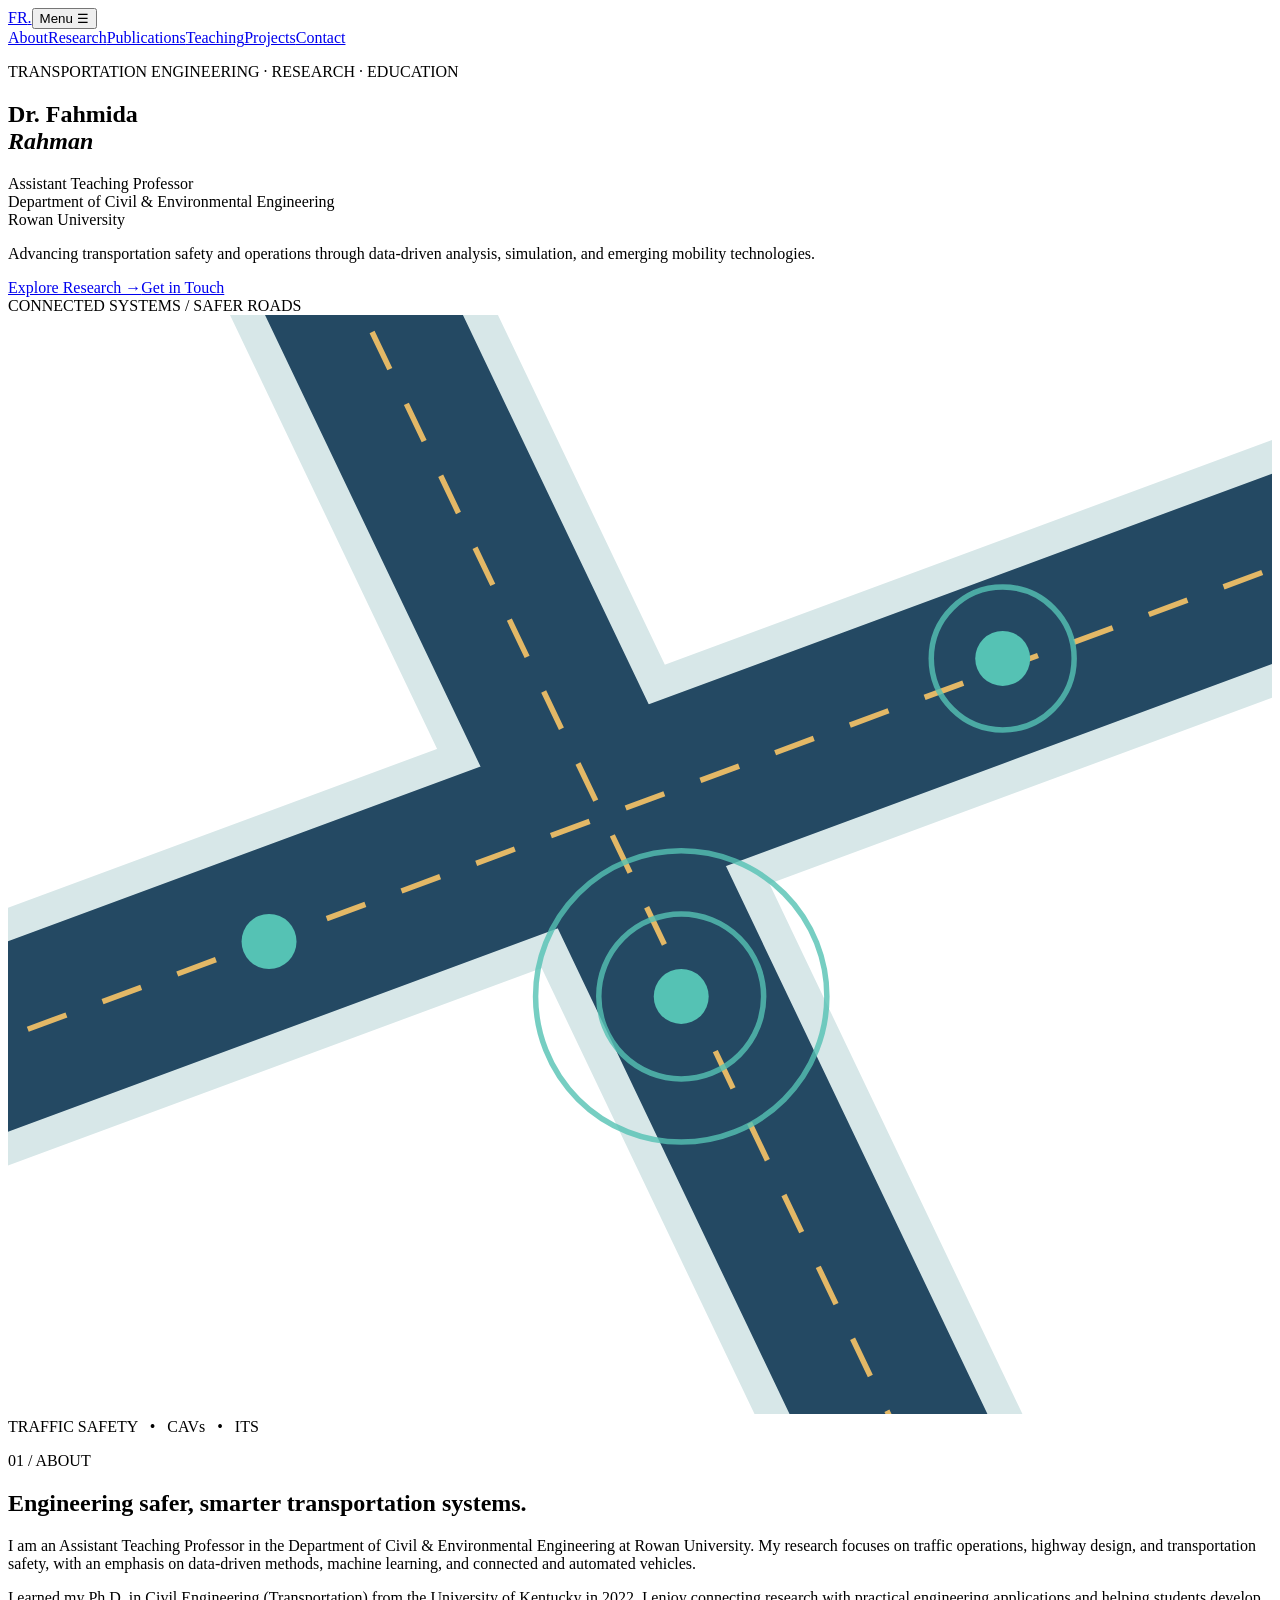
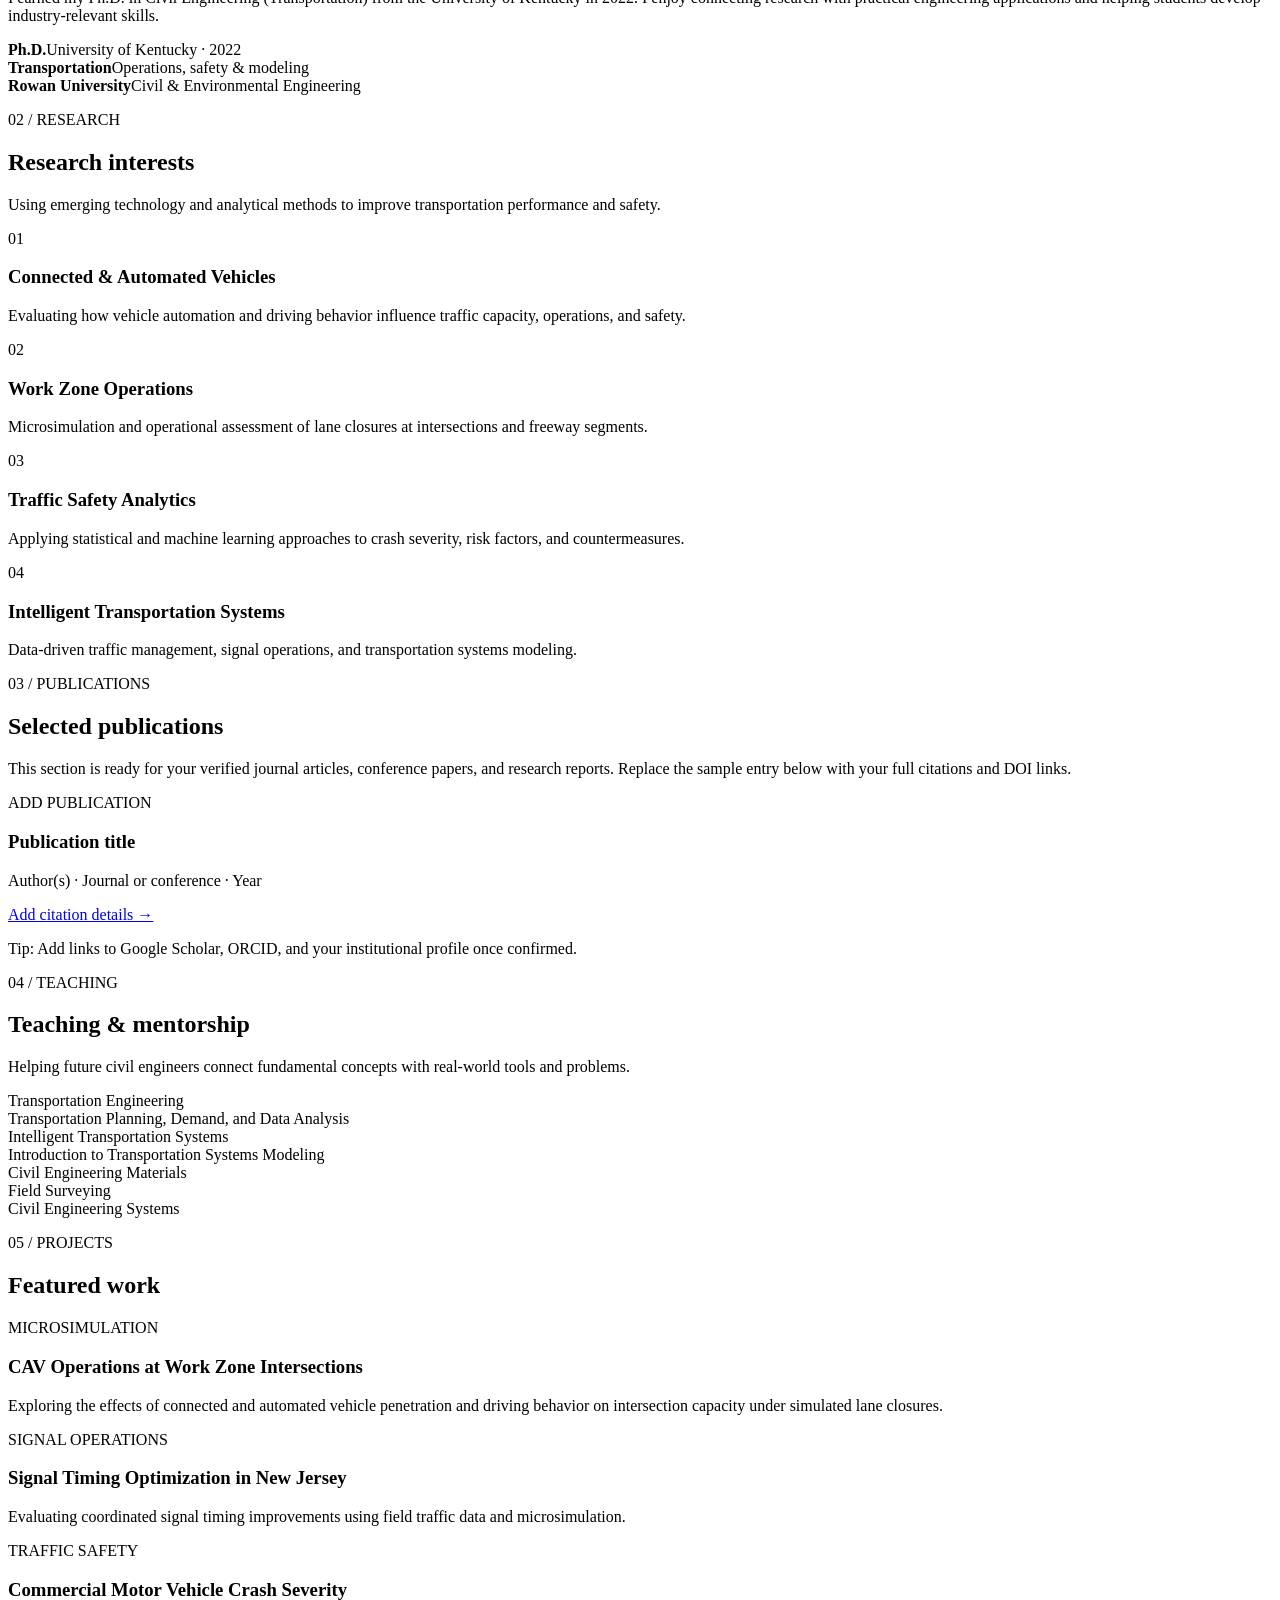
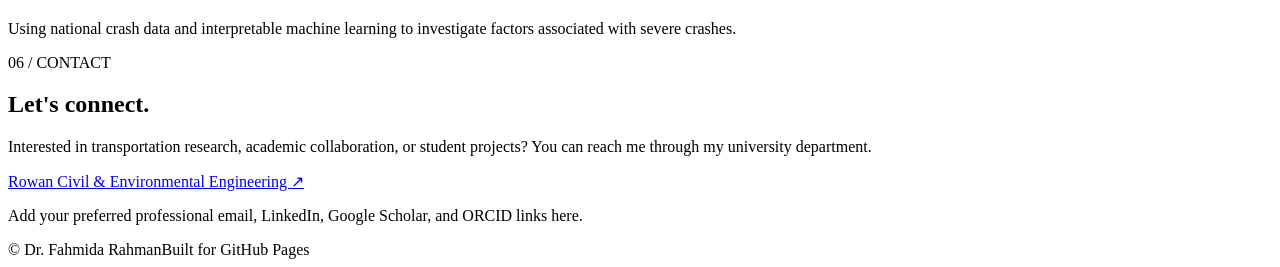
==== index.html @ 81bc74ed "Add files via upload" ====
<!doctype html>
<html lang="en"><head><meta charset="utf-8"><meta name="viewport" content="width=device-width,initial-scale=1"><meta name="description" content="Academic website of Dr. Fahmida Rahman, Assistant Teaching Professor of Civil and Environmental Engineering at Rowan University."><title>Dr. Fahmida Rahman | Transportation Engineering</title><link rel="stylesheet" href="assets/style.css"></head><body>
<header class="site-header"><div class="wrap nav"><a class="brand" href="#home">FR<span>.</span></a><button class="menu-toggle" aria-label="Toggle navigation" aria-expanded="false">Menu ☰</button><nav id="navigation" aria-label="Main navigation"><a href="#about">About</a><a href="#research">Research</a><a href="#publications">Publications</a><a href="#teaching">Teaching</a><a href="#projects">Projects</a><a href="#contact">Contact</a></nav></div></header>
<main><section class="hero" id="home"><div class="wrap hero-grid"><div><p class="eyebrow">TRANSPORTATION ENGINEERING · RESEARCH · EDUCATION</p><h1>Dr. Fahmida<br><em>Rahman</em></h1><p class="role">Assistant Teaching Professor<br>Department of Civil &amp; Environmental Engineering<br>Rowan University</p><p class="intro">Advancing transportation safety and operations through data-driven analysis, simulation, and emerging mobility technologies.</p><div class="actions"><a class="button primary" href="#research">Explore Research →</a><a class="button secondary" href="#contact">Get in Touch</a></div></div><div class="hero-graphic" aria-label="Stylized transportation network illustration"><div class="graphic-label">CONNECTED SYSTEMS / SAFER ROADS</div><svg viewBox="0 0 460 400" role="img" aria-label="Illustration of connected roadways and intersection"><path d="M-20 270 L480 85 M120 -20 L330 420" stroke="#d7e7e8" stroke-width="88"/><path d="M-20 270 L480 85 M120 -20 L330 420" stroke="#244963" stroke-width="65"/><path d="M-20 270 L480 85 M120 -20 L330 420" stroke="#e3b866" stroke-width="2" stroke-dasharray="15 14"/><g fill="#55c2b4"><circle cx="95" cy="228" r="10"/><circle cx="362" cy="125" r="10"/><circle cx="245" cy="248" r="10"/></g><g stroke="#55c2b4" fill="none" stroke-width="2" opacity=".8"><circle cx="245" cy="248" r="30"/><circle cx="245" cy="248" r="53"/><circle cx="362" cy="125" r="26"/></g></svg><div class="graphic-footer">TRAFFIC SAFETY &nbsp; • &nbsp; CAVs &nbsp; • &nbsp; ITS</div></div></div></section>
<section class="section" id="about"><div class="wrap narrow"><p class="eyebrow">01 / ABOUT</p><h2>Engineering safer, smarter transportation systems.</h2><p>I am an Assistant Teaching Professor in the Department of Civil &amp; Environmental Engineering at Rowan University. My research focuses on traffic operations, highway design, and transportation safety, with an emphasis on data-driven methods, machine learning, and connected and automated vehicles.</p><p>I earned my Ph.D. in Civil Engineering (Transportation) from the University of Kentucky in 2022. I enjoy connecting research with practical engineering applications and helping students develop industry-relevant skills.</p><div class="facts"><div><strong>Ph.D.</strong><span>University of Kentucky · 2022</span></div><div><strong>Transportation</strong><span>Operations, safety &amp; modeling</span></div><div><strong>Rowan University</strong><span>Civil &amp; Environmental Engineering</span></div></div></div></section>
<section class="section muted" id="research"><div class="wrap"><p class="eyebrow">02 / RESEARCH</p><h2>Research interests</h2><p class="section-lead">Using emerging technology and analytical methods to improve transportation performance and safety.</p><div class="cards"><article class="card"><span class="card-num">01</span><h3>Connected &amp; Automated Vehicles</h3><p>Evaluating how vehicle automation and driving behavior influence traffic capacity, operations, and safety.</p></article><article class="card"><span class="card-num">02</span><h3>Work Zone Operations</h3><p>Microsimulation and operational assessment of lane closures at intersections and freeway segments.</p></article><article class="card"><span class="card-num">03</span><h3>Traffic Safety Analytics</h3><p>Applying statistical and machine learning approaches to crash severity, risk factors, and countermeasures.</p></article><article class="card"><span class="card-num">04</span><h3>Intelligent Transportation Systems</h3><p>Data-driven traffic management, signal operations, and transportation systems modeling.</p></article></div></div></section>
<section class="section" id="publications"><div class="wrap narrow"><p class="eyebrow">03 / PUBLICATIONS</p><h2>Selected publications</h2><p>This section is ready for your verified journal articles, conference papers, and research reports. Replace the sample entry below with your full citations and DOI links.</p><div class="publication"><span class="tag">ADD PUBLICATION</span><h3>Publication title</h3><p>Author(s) · Journal or conference · Year</p><a href="mailto:YOUR_EMAIL@example.com?subject=Publication%20information">Add citation details →</a></div><p class="note">Tip: Add links to Google Scholar, ORCID, and your institutional profile once confirmed.</p></div></section>
<section class="section muted" id="teaching"><div class="wrap"><p class="eyebrow">04 / TEACHING</p><h2>Teaching &amp; mentorship</h2><p class="section-lead">Helping future civil engineers connect fundamental concepts with real-world tools and problems.</p><div class="course-grid"><div>Transportation Engineering</div><div>Transportation Planning, Demand, and Data Analysis</div><div>Intelligent Transportation Systems</div><div>Introduction to Transportation Systems Modeling</div><div>Civil Engineering Materials</div><div>Field Surveying</div><div>Civil Engineering Systems</div></div></div></section>
<section class="section" id="projects"><div class="wrap"><p class="eyebrow">05 / PROJECTS</p><h2>Featured work</h2><div class="projects"><article class="project"><span class="tag">MICROSIMULATION</span><h3>CAV Operations at Work Zone Intersections</h3><p>Exploring the effects of connected and automated vehicle penetration and driving behavior on intersection capacity under simulated lane closures.</p></article><article class="project"><span class="tag">SIGNAL OPERATIONS</span><h3>Signal Timing Optimization in New Jersey</h3><p>Evaluating coordinated signal timing improvements using field traffic data and microsimulation.</p></article><article class="project"><span class="tag">TRAFFIC SAFETY</span><h3>Commercial Motor Vehicle Crash Severity</h3><p>Using national crash data and interpretable machine learning to investigate factors associated with severe crashes.</p></article></div></div></section>
<section class="section contact" id="contact"><div class="wrap narrow"><p class="eyebrow">06 / CONTACT</p><h2>Let's connect.</h2><p>Interested in transportation research, academic collaboration, or student projects? You can reach me through my university department.</p><a class="button primary" href="https://engineering.rowan.edu/programs/civilenvironmental/">Rowan Civil &amp; Environmental Engineering ↗</a><p class="note">Add your preferred professional email, LinkedIn, Google Scholar, and ORCID links here.</p></div></section></main>
<footer><div class="wrap footer"><span>© <span id="year"></span> Dr. Fahmida Rahman</span><span>Built for GitHub Pages</span></div></footer><script src="assets/script.js"></script></body></html>
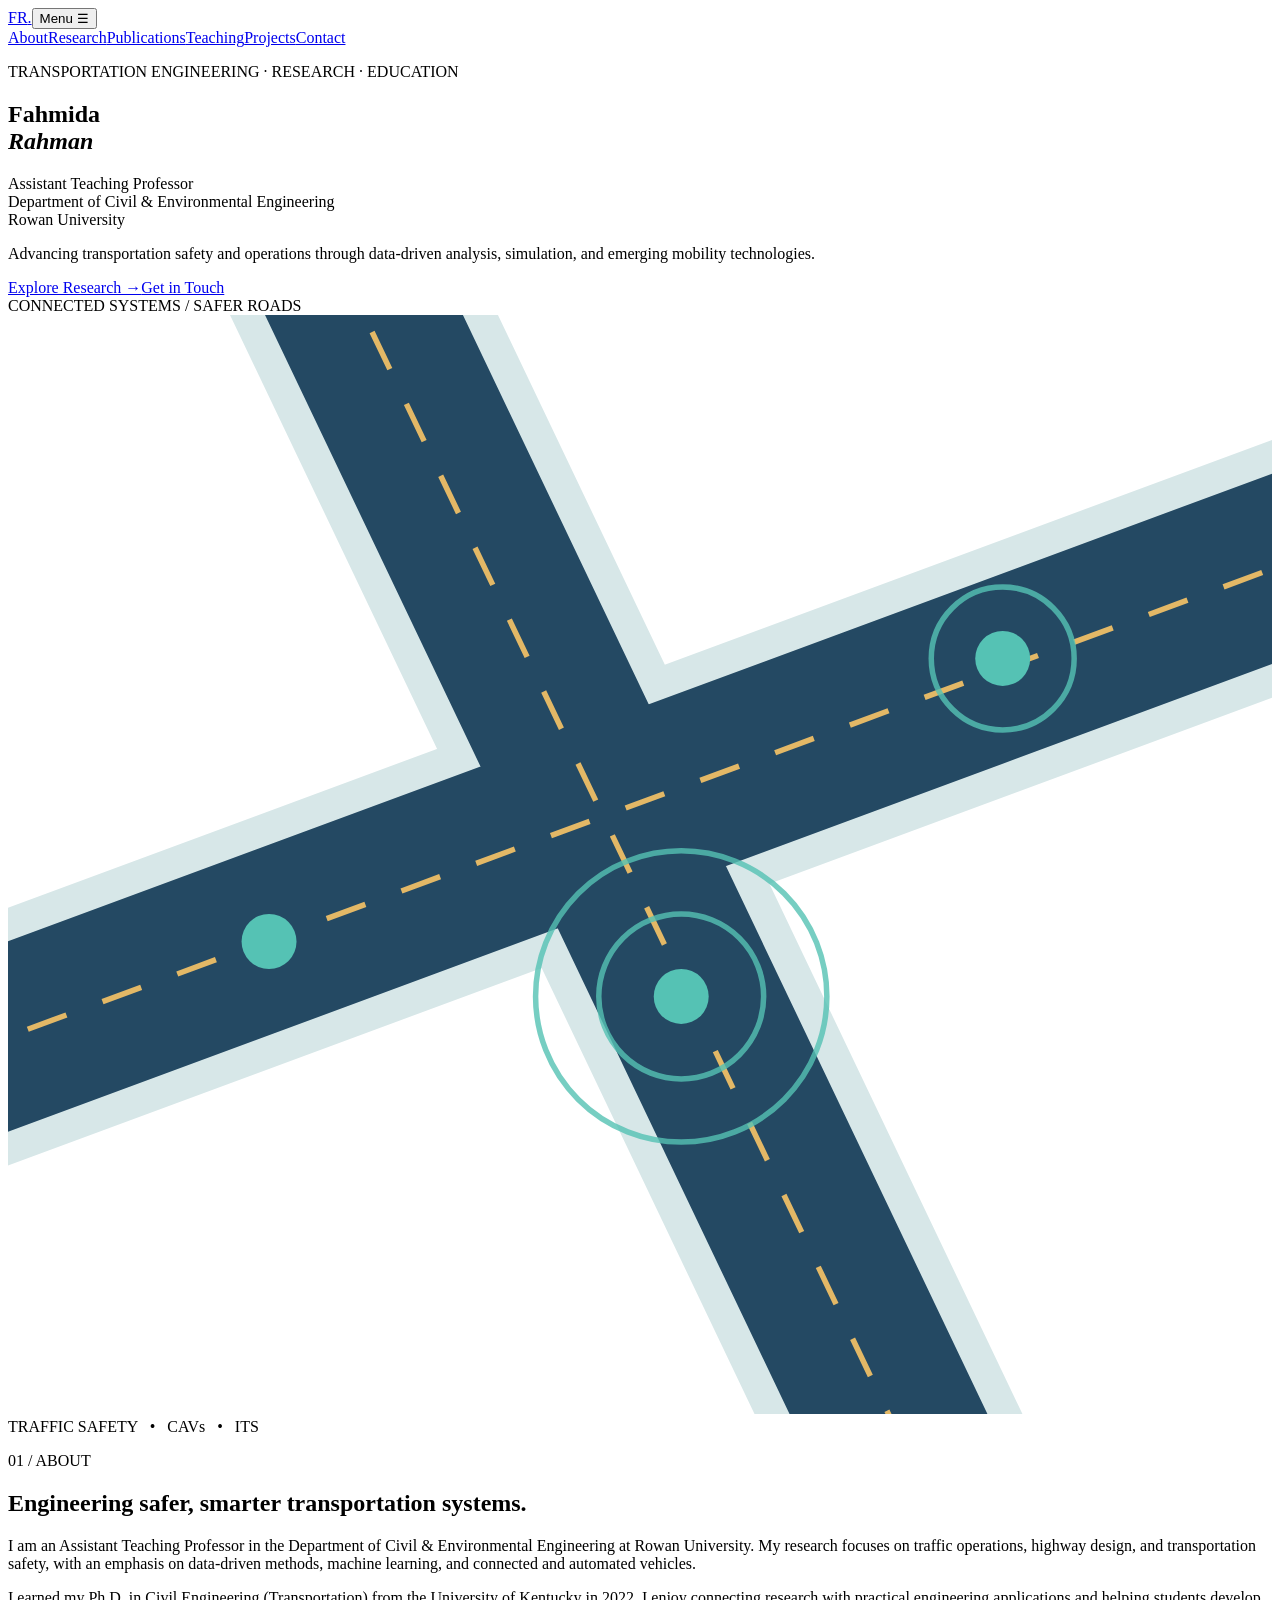
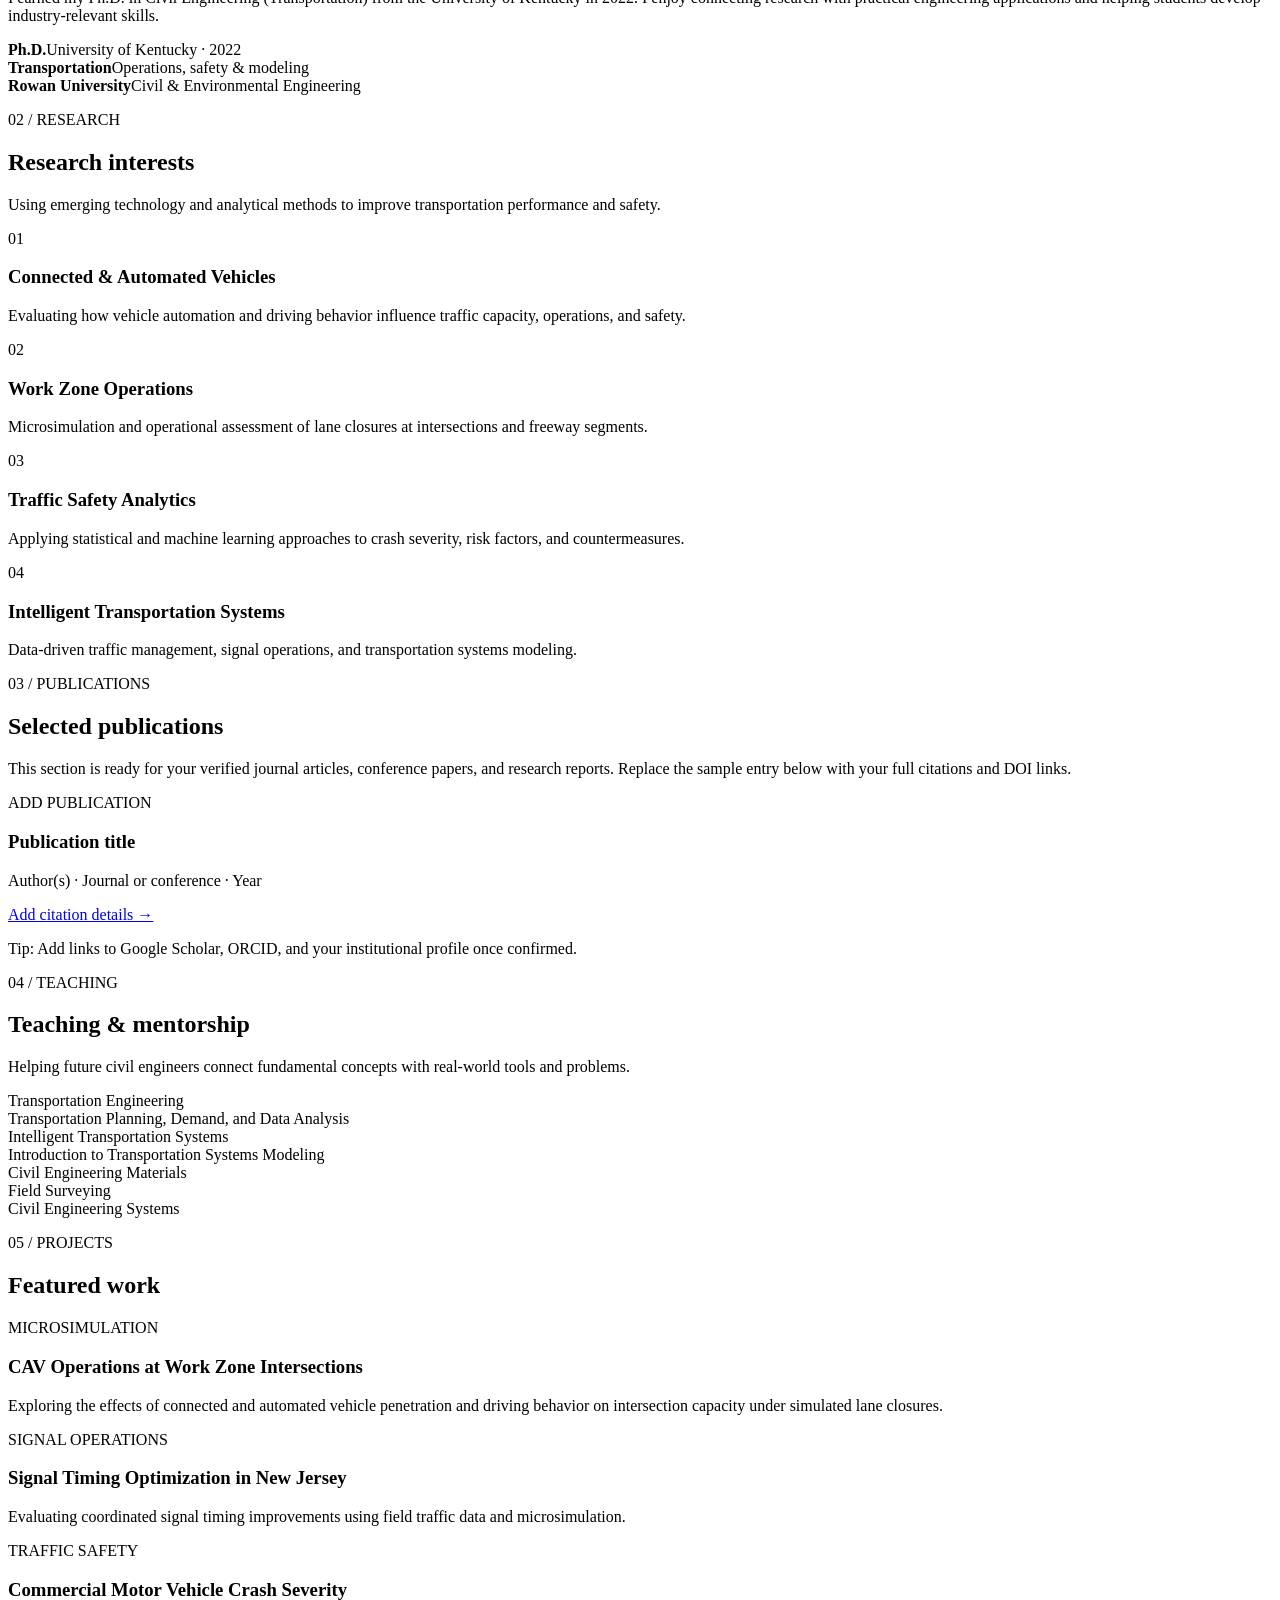
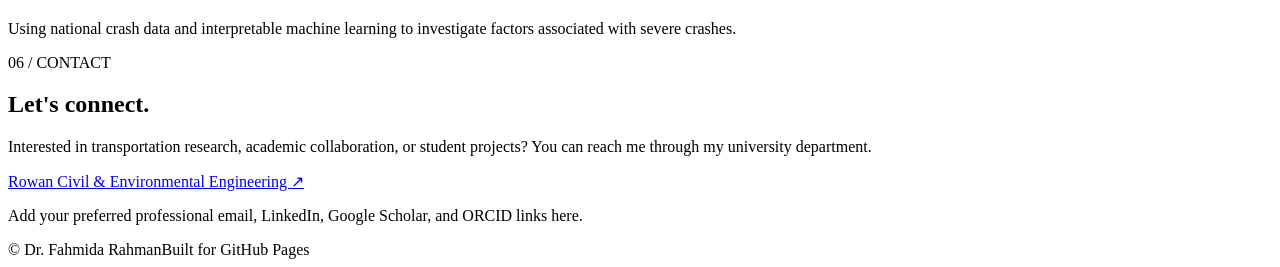
==== commit 3c5e24c8: "Fix HTML structure and update hero section content" ====
--- a/index.html
+++ b/index.html
@@ -1,7 +1,7 @@
 <!doctype html>
-<html lang="en"><head><meta charset="utf-8"><meta name="viewport" content="width=device-width,initial-scale=1"><meta name="description" content="Academic website of Dr. Fahmida Rahman, Assistant Teaching Professor of Civil and Environmental Engineering at Rowan University."><title>Dr. Fahmida Rahman | Transportation Engineering</title><link rel="stylesheet" href="assets/style.css"></head><body>
+<html lang="en"><head><meta charset="utf-8"><meta name="viewport" content="width=device-width,initial-scale=1"><meta name="description" content="Academic website of Fahmida Rahman, Assistant Teaching Professor of Civil and Environmental Engineering at Rowan University."><title> Fahmida Rahman | Transportation Engineering</title><link rel="stylesheet" href="assets/style.css"></head><body>
 <header class="site-header"><div class="wrap nav"><a class="brand" href="#home">FR<span>.</span></a><button class="menu-toggle" aria-label="Toggle navigation" aria-expanded="false">Menu ☰</button><nav id="navigation" aria-label="Main navigation"><a href="#about">About</a><a href="#research">Research</a><a href="#publications">Publications</a><a href="#teaching">Teaching</a><a href="#projects">Projects</a><a href="#contact">Contact</a></nav></div></header>
-<main><section class="hero" id="home"><div class="wrap hero-grid"><div><p class="eyebrow">TRANSPORTATION ENGINEERING · RESEARCH · EDUCATION</p><h1>Dr. Fahmida<br><em>Rahman</em></h1><p class="role">Assistant Teaching Professor<br>Department of Civil &amp; Environmental Engineering<br>Rowan University</p><p class="intro">Advancing transportation safety and operations through data-driven analysis, simulation, and emerging mobility technologies.</p><div class="actions"><a class="button primary" href="#research">Explore Research →</a><a class="button secondary" href="#contact">Get in Touch</a></div></div><div class="hero-graphic" aria-label="Stylized transportation network illustration"><div class="graphic-label">CONNECTED SYSTEMS / SAFER ROADS</div><svg viewBox="0 0 460 400" role="img" aria-label="Illustration of connected roadways and intersection"><path d="M-20 270 L480 85 M120 -20 L330 420" stroke="#d7e7e8" stroke-width="88"/><path d="M-20 270 L480 85 M120 -20 L330 420" stroke="#244963" stroke-width="65"/><path d="M-20 270 L480 85 M120 -20 L330 420" stroke="#e3b866" stroke-width="2" stroke-dasharray="15 14"/><g fill="#55c2b4"><circle cx="95" cy="228" r="10"/><circle cx="362" cy="125" r="10"/><circle cx="245" cy="248" r="10"/></g><g stroke="#55c2b4" fill="none" stroke-width="2" opacity=".8"><circle cx="245" cy="248" r="30"/><circle cx="245" cy="248" r="53"/><circle cx="362" cy="125" r="26"/></g></svg><div class="graphic-footer">TRAFFIC SAFETY &nbsp; • &nbsp; CAVs &nbsp; • &nbsp; ITS</div></div></div></section>
+<main><section class="hero" id="home"><div class="wrap hero-grid"><div><p class="eyebrow">TRANSPORTATION ENGINEERING · RESEARCH · EDUCATION</p><h1>Fahmida<br><em>Rahman</em></h1><p class="role">Assistant Teaching Professor<br>Department of Civil &amp; Environmental Engineering<br>Rowan University</p><p class="intro">Advancing transportation safety and operations through data-driven analysis, simulation, and emerging mobility technologies.</p><div class="actions"><a class="button primary" href="#research">Explore Research →</a><a class="button secondary" href="#contact">Get in Touch</a></div></div><div class="hero-graphic" aria-label="Stylized transportation network illustration"><div class="graphic-label">CONNECTED SYSTEMS / SAFER ROADS</div><svg viewBox="0 0 460 400" role="img" aria-label="Illustration of connected roadways and intersection"><path d="M-20 270 L480 85 M120 -20 L330 420" stroke="#d7e7e8" stroke-width="88"/><path d="M-20 270 L480 85 M120 -20 L330 420" stroke="#244963" stroke-width="65"/><path d="M-20 270 L480 85 M120 -20 L330 420" stroke="#e3b866" stroke-width="2" stroke-dasharray="15 14"/><g fill="#55c2b4"><circle cx="95" cy="228" r="10"/><circle cx="362" cy="125" r="10"/><circle cx="245" cy="248" r="10"/></g><g stroke="#55c2b4" fill="none" stroke-width="2" opacity=".8"><circle cx="245" cy="248" r="30"/><circle cx="245" cy="248" r="53"/><circle cx="362" cy="125" r="26"/></g></svg><div class="graphic-footer">TRAFFIC SAFETY &nbsp; • &nbsp; CAVs &nbsp; • &nbsp; ITS</div></div></div></section>
 <section class="section" id="about"><div class="wrap narrow"><p class="eyebrow">01 / ABOUT</p><h2>Engineering safer, smarter transportation systems.</h2><p>I am an Assistant Teaching Professor in the Department of Civil &amp; Environmental Engineering at Rowan University. My research focuses on traffic operations, highway design, and transportation safety, with an emphasis on data-driven methods, machine learning, and connected and automated vehicles.</p><p>I earned my Ph.D. in Civil Engineering (Transportation) from the University of Kentucky in 2022. I enjoy connecting research with practical engineering applications and helping students develop industry-relevant skills.</p><div class="facts"><div><strong>Ph.D.</strong><span>University of Kentucky · 2022</span></div><div><strong>Transportation</strong><span>Operations, safety &amp; modeling</span></div><div><strong>Rowan University</strong><span>Civil &amp; Environmental Engineering</span></div></div></div></section>
 <section class="section muted" id="research"><div class="wrap"><p class="eyebrow">02 / RESEARCH</p><h2>Research interests</h2><p class="section-lead">Using emerging technology and analytical methods to improve transportation performance and safety.</p><div class="cards"><article class="card"><span class="card-num">01</span><h3>Connected &amp; Automated Vehicles</h3><p>Evaluating how vehicle automation and driving behavior influence traffic capacity, operations, and safety.</p></article><article class="card"><span class="card-num">02</span><h3>Work Zone Operations</h3><p>Microsimulation and operational assessment of lane closures at intersections and freeway segments.</p></article><article class="card"><span class="card-num">03</span><h3>Traffic Safety Analytics</h3><p>Applying statistical and machine learning approaches to crash severity, risk factors, and countermeasures.</p></article><article class="card"><span class="card-num">04</span><h3>Intelligent Transportation Systems</h3><p>Data-driven traffic management, signal operations, and transportation systems modeling.</p></article></div></div></section>
 <section class="section" id="publications"><div class="wrap narrow"><p class="eyebrow">03 / PUBLICATIONS</p><h2>Selected publications</h2><p>This section is ready for your verified journal articles, conference papers, and research reports. Replace the sample entry below with your full citations and DOI links.</p><div class="publication"><span class="tag">ADD PUBLICATION</span><h3>Publication title</h3><p>Author(s) · Journal or conference · Year</p><a href="mailto:YOUR_EMAIL@example.com?subject=Publication%20information">Add citation details →</a></div><p class="note">Tip: Add links to Google Scholar, ORCID, and your institutional profile once confirmed.</p></div></section>
